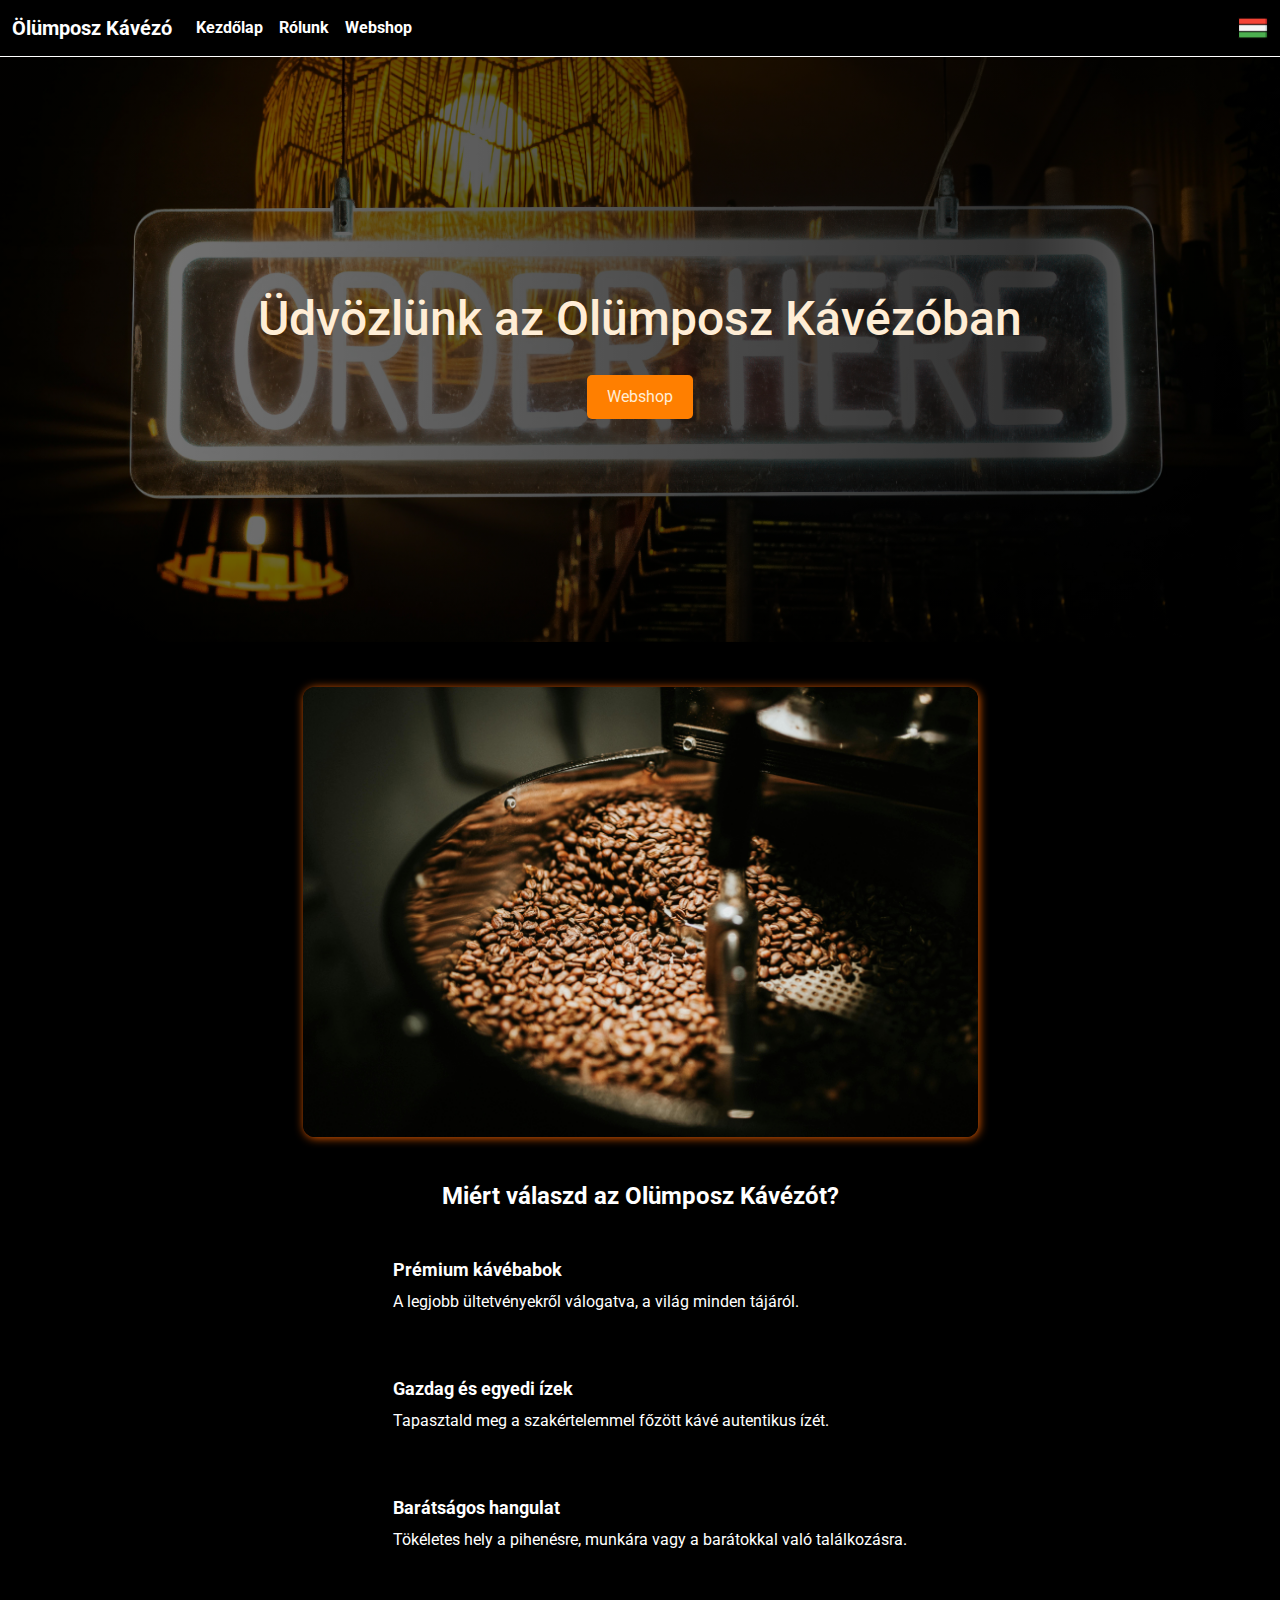
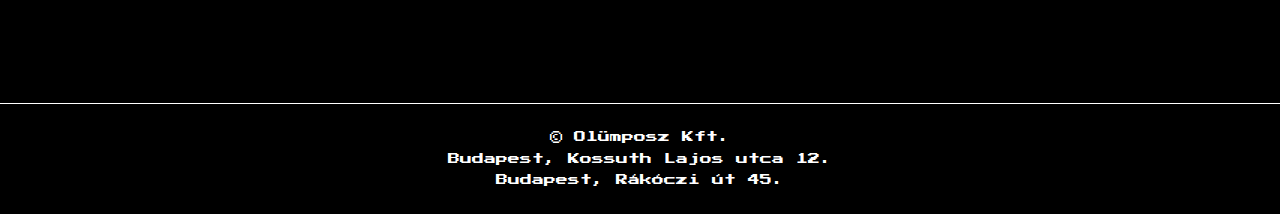
==== index.html @ b30ba05b "nyelv választó" ====
<!DOCTYPE html>
<html lang="en">
<head>
  <meta charset="UTF-8">
  <meta name="viewport" content="width=device-width, initial-scale=1.0">
  <link href="https://cdn.jsdelivr.net/npm/bootstrap@5.3.3/dist/css/bootstrap.min.css" rel="stylesheet" integrity="sha384-QWTKZyjpPEjISv5WaRU9OFeRpok6YctnYmDr5pNlyT2bRjXh0JMhjY6hW+ALEwIH" crossorigin="anonymous">
  <link rel="stylesheet" href="assets/style.css">
  <link href="https://fonts.googleapis.com/css2?family=Press+Start+2P&display=swap" rel="stylesheet">
  <title>Olümposz Kávézó</title>
</head>

<body>
  
  <nav class="navbar navbar-expand-lg navbar-dark bg-black">
    <div class="container-fluid">
      <a class="navbar-brand" href="#" id="navbar_brand_text"></a>
  

      <div class="d-flex">

        <div class="navbar-nav ms-2 d-sm-inline-block d-lg-none">
          <a href="#" onclick="valtas()"><img src="assets/images/hu.png" class="img-fluid" id="zaszlo" style="max-width: 30px;"></a>
        </div>
  
        <button class="navbar-toggler" type="button" data-bs-toggle="collapse" data-bs-target="#navbarNav" aria-controls="navbarNav" aria-expanded="false" aria-label="Toggle navigation">
          <span class="navbar-toggler-icon"></span>
        </button>
      </div>
  
      <div class="collapse navbar-collapse" id="navbarNav">
        <ul class="navbar-nav">
          <li class="nav-item">
            <a class="nav-link active" href="#" id = "navbar_kezdolap_text"></a>
          </li>
          <li class="nav-item">
            <a class="nav-link active" href="./rolunk.html" id = "navbar_rolunk_text"></a>
          </li>
          <li class="nav-item">
            <a class="nav-link active" href="#" id = "navbar_webshop_text"></a>
          </li>
        </ul>
      
        <div class="navbar-nav ms-auto d-none d-lg-inline-block">
          <a href="#" onclick="valtas()"><img src="assets/images/hu.png" class="img-fluid" id="zaszlo_2" style="max-width: 30px;"></a>
        </div>
      </div>
    </div>
  </nav>
  
  
  
  
  
  
  <section class="elso_szekcio">
    <h1 class="elso_szekcio_szoveg" id = "elso_szekcio_szoveg_text"></h1>
    <button class="elso_szekcio_gomb" id = "elso_szekcio_gomb_text"></button>
  </section>

  <section class="masodik_szekcio">
    <div class="masodik_szekcio_container">
      <img src="assets/images/kep2.jpeg" class="masodik_szekcio_kep">
      <div class="text-content">
        <h2 class="h2_masodik_szekcio" id = "h2_masodik_szekcio_text"></h2>
        <ul class="ul_masodik_szekcio">
          <li class="li_masodik_szekcio">
            <strong class="strong_masodik_szekcio" id = "strong_masodik_szekcio_text_1"></strong>
            <p class="p_masodik_szekcio" id = "p_masodik_szekcio_text_1"></p>
          </li>
          <li class="li_masodik_szekcio">
            <strong class="strong_masodik_szekcio" id = "strong_masodik_szekcio_text_2"></strong>
            <p class="p_masodik_szekcio" id = "p_masodik_szekcio_text_2"></p>
          </li>
          <li class="li_masodik_szekcio">
            <strong class="strong_masodik_szekcio" id = "strong_masodik_szekcio_text_3"></strong>
            <p class="p_masodik_szekcio" id = "p_masodik_szekcio_text_3"></p>
          </li>
        </ul>
      </div>
    </div>
  </section>

  <section class="harmadik_szekcio">
  </section>

<footer class="footer_szekcio">
    <div class="container">
        <div class="row">
            <div class="col-md-12 text-center">
                <p class="footer-text">© Olümposz Kft.</p>
                <p class="footer-text">Budapest, Kossuth Lajos utca 12.</p>
                <p class="footer-text">Budapest, Rákóczi út 45.</p>
            </div>
        </div>
    </div>
</footer>

</body>
<script src="assets/main.js"></script>  
<script src="https://cdn.jsdelivr.net/npm/bootstrap@5.3.3/dist/js/bootstrap.bundle.min.js" integrity="sha384-YvpcrYf0tY3lHB60NNkmXc5s9fDVZLESaAA55NDzOxhy9GkcIdslK1eN7N6jIeHz" crossorigin="anonymous"></script>
</html>
---- assets/style.css ----
@import url('https://fonts.googleapis.com/css2?family=Roboto:wght@400;700&display=swap');

body {
    background-color: black;
    font-family: 'Roboto', sans-serif;
    margin: 0;
    padding: 0;
}

.navbar {
    font-weight: bold;
    border-bottom: 1px solid rgb(255, 255, 255);
}

.navbar-nav {
    justify-content: center; 
}

.nav-item .nav-link {
    transition: color 0.2s ease;
}

.nav-item .nav-link:hover {
    color: #ff7f00;
}

.elso_szekcio {
    position: relative;
    width: 100%;
    height: 65vh;
    background-image: linear-gradient(to left, rgba(0, 0, 0, 0.5), rgba(0, 0, 0, 0.8) 20%, rgba(0, 0, 0, 0.5)), url('./images/bg2.jpeg');
    background-size: cover;
    background-position: center;
    display: flex;
    flex-direction: column;
    align-items: center;
    justify-content: center;
    padding: 0 20px;
}

.elso_szekcio_szoveg {
    color: rgb(255 237 213);
    text-align: center;
    font-size: 3rem;
    padding: 10px;
}

.elso_szekcio_gomb {
    margin-top: 10px;
    background-color: #ff7f00;
    color: rgb(255 237 213);
    border: none;
    padding: 10px 20px;
    border-radius: 5px;
    cursor: pointer;
    transition: all 0.3s ease;
    font-size: 1rem;
}

.elso_szekcio_gomb:hover {
    background-color: #e65c00;
    transform: scale(1.05);
}

.elso_szekcio_gomb:focus {
    outline: none;
}

.masodik_szekcio {
    margin-top: 45px;
    padding: 0 20px;
}

.masodik_szekcio_container {
    display: flex;
    flex-wrap: wrap;
    gap: 20px;
    align-items: flex-start;
    justify-content: center;
}

.masodik_szekcio_kep {
    max-width: 90%;
    max-height: 450px;
    border-radius: 12px;
    box-shadow: 1px 1px 10px #e65c00;
}

.h2_masodik_szekcio {
    margin: 25px 0 35px 0;
    text-align: center;
    font-weight: bold;
    color: white;
    font-size: 1.5rem;
}

.ul_masodik_szekcio {
    list-style-type: none;
    padding-left: 20px;
    margin: 0;
    color: white;
    font-size: 1rem;
}

.li_masodik_szekcio {
    margin-bottom: 25px;
    padding: 10px;
    border-radius: 8px;
    transition: background-color 0.1s ease, border-color 0.1s ease;
    cursor: pointer;
    user-select: none;
}

.li_masodik_szekcio:hover {
    background-color: #e65c00;
    box-shadow: 0 8px 12px rgba(0, 0, 0, 0.2);
}

.strong_masodik_szekcio {
    margin-bottom: 7px;
    font-size: 18px;
    display: block;
}

.harmadik_szekcio {
    margin-top: 100px;
    padding: 0 20px;
    text-align: center;
}

.footer_szekcio {
    background-color: #000000;
    border-top: 1px solid white;
    padding: 20px 0;
}

.footer-text {
    color: white;
    font-family: 'Press Start 2P', cursive;
    font-size: 12px;
    margin: 5px 0;
    line-height: 1.4;
    text-align: center;
}

.footer_szekcio .container {
    display: flex;
    justify-content: center;
    align-items: center;
}

.footer_szekcio .row {
    width: 100%;
    max-width: 1200px;
}

/* Responsive Breakpoints */
@media (max-width: 768px) {
    .elso_szekcio {
        height: auto;
        padding: 20px;
    }

    .elso_szekcio_szoveg {
        font-size: 2rem;
    }

    .elso_szekcio_gomb {
        font-size: 0.9rem;
        padding: 8px 16px;
    }

    .masodik_szekcio_container {
        flex-direction: column;
        align-items: center;
    }

    .masodik_szekcio_kep {
        max-width: 100%;
        margin-left: 0;
    }

    .h2_masodik_szekcio {
        font-size: 1.25rem;
    }

    .ul_masodik_szekcio {
        font-size: 0.9rem;
    }

    .li_masodik_szekcio {
        font-size: 0.9rem;
    }
}

@media (max-width: 480px) {
    .elso_szekcio_szoveg {
        font-size: 1.5rem;
    }

    .elso_szekcio_gomb {
        font-size: 0.8rem;
        padding: 10px 16px;
    }

    .h2_masodik_szekcio {
        font-size: 1rem;
    }

    .ul_masodik_szekcio {
        font-size: 0.8rem;
    }

    .li_masodik_szekcio {
        font-size: 0.8rem;
    }
}



@media (max-width: 992px) {
    .navbar-nav.ms-2.d-sm-inline-block.d-lg-none {
      display: flex;
      align-items: center;
      margin-right: 10px;
    }
  
    .navbar-toggler {
      margin-left: 10px;
    }
  }
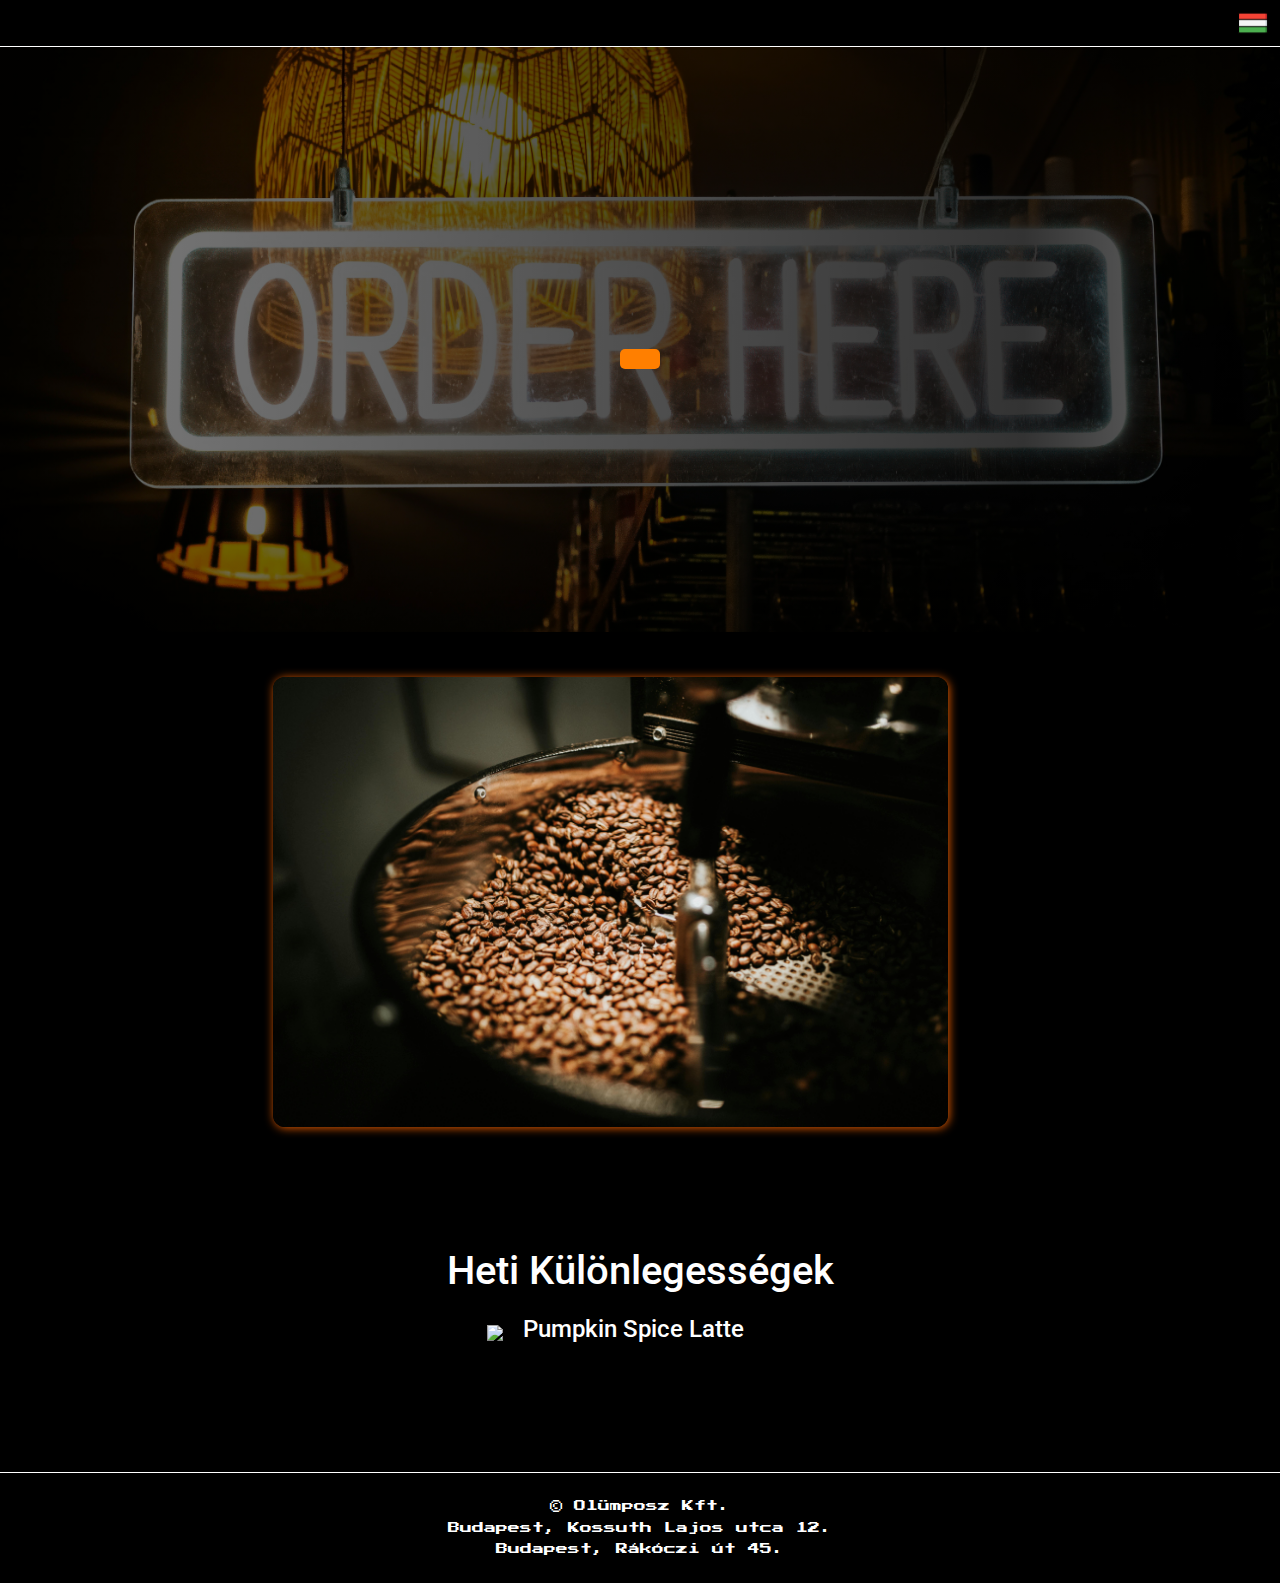
==== commit 42de7e2f: "szélba munkája" ====
--- a/index.html
+++ b/index.html
@@ -36,7 +36,7 @@
             <a class="nav-link active" href="./rolunk.html" id = "navbar_rolunk_text"></a>
           </li>
           <li class="nav-item">
-            <a class="nav-link active" href="#" id = "navbar_webshop_text"></a>
+            <a class="nav-link active" href="./Webshop.html" id = "navbar_webshop_text"></a>
           </li>
         </ul>
       
@@ -81,6 +81,11 @@
   </section>
 
   <section class="harmadik_szekcio">
+    <h1 class="harmadik_szekcio_h1">Heti Különlegességek</h1>
+    <div class="harmadik_szekcio_div">
+      <img class="harmadik_szekcio_img" src="https://mtek3d.com/wp-content/uploads/2018/01/image-placeholder-500x500.jpg">
+      <h3 class="harmadik_szekcio_h3">Pumpkin Spice Latte</h3>
+    </div>
   </section>
 
 <footer class="footer_szekcio">
--- a/assets/style.css
+++ b/assets/style.css
@@ -124,9 +124,44 @@
 
 .harmadik_szekcio {
     margin-top: 100px;
-    padding: 0 20px;
-    text-align: center;
-}
+    margin-bottom: 100px;
+    display: flex;
+    flex-direction: column;
+    align-items: center;
+    text-align: center;
+}
+
+.harmadik_szekcio {
+    text-align: center;
+    padding: 20px;
+  }
+  
+.harmadik_szekcio_h1 {
+    color: white;
+    text-align: center;
+    margin-bottom: 20px;
+  }
+  
+.harmadik_szekcio_div {
+    display: flex;
+    align-items: center;
+    justify-content: center;
+    gap: 20px;
+  }
+  
+.harmadik_szekcio_img {
+    max-width: 80%;
+    margin-left: -50px;
+  }
+  
+.harmadik_szekcio_h3 {
+    color: white;
+    font-size: 1.5rem;
+    text-align: left;
+    max-width: 300px;
+}
+  
+
 
 .footer_szekcio {
     background-color: #000000;
@@ -154,7 +189,21 @@
     max-width: 1200px;
 }
 
-/* Responsive Breakpoints */
+
+
+
+
+
+
+
+
+
+
+
+
+
+
+
 @media (max-width: 768px) {
     .elso_szekcio {
         height: auto;
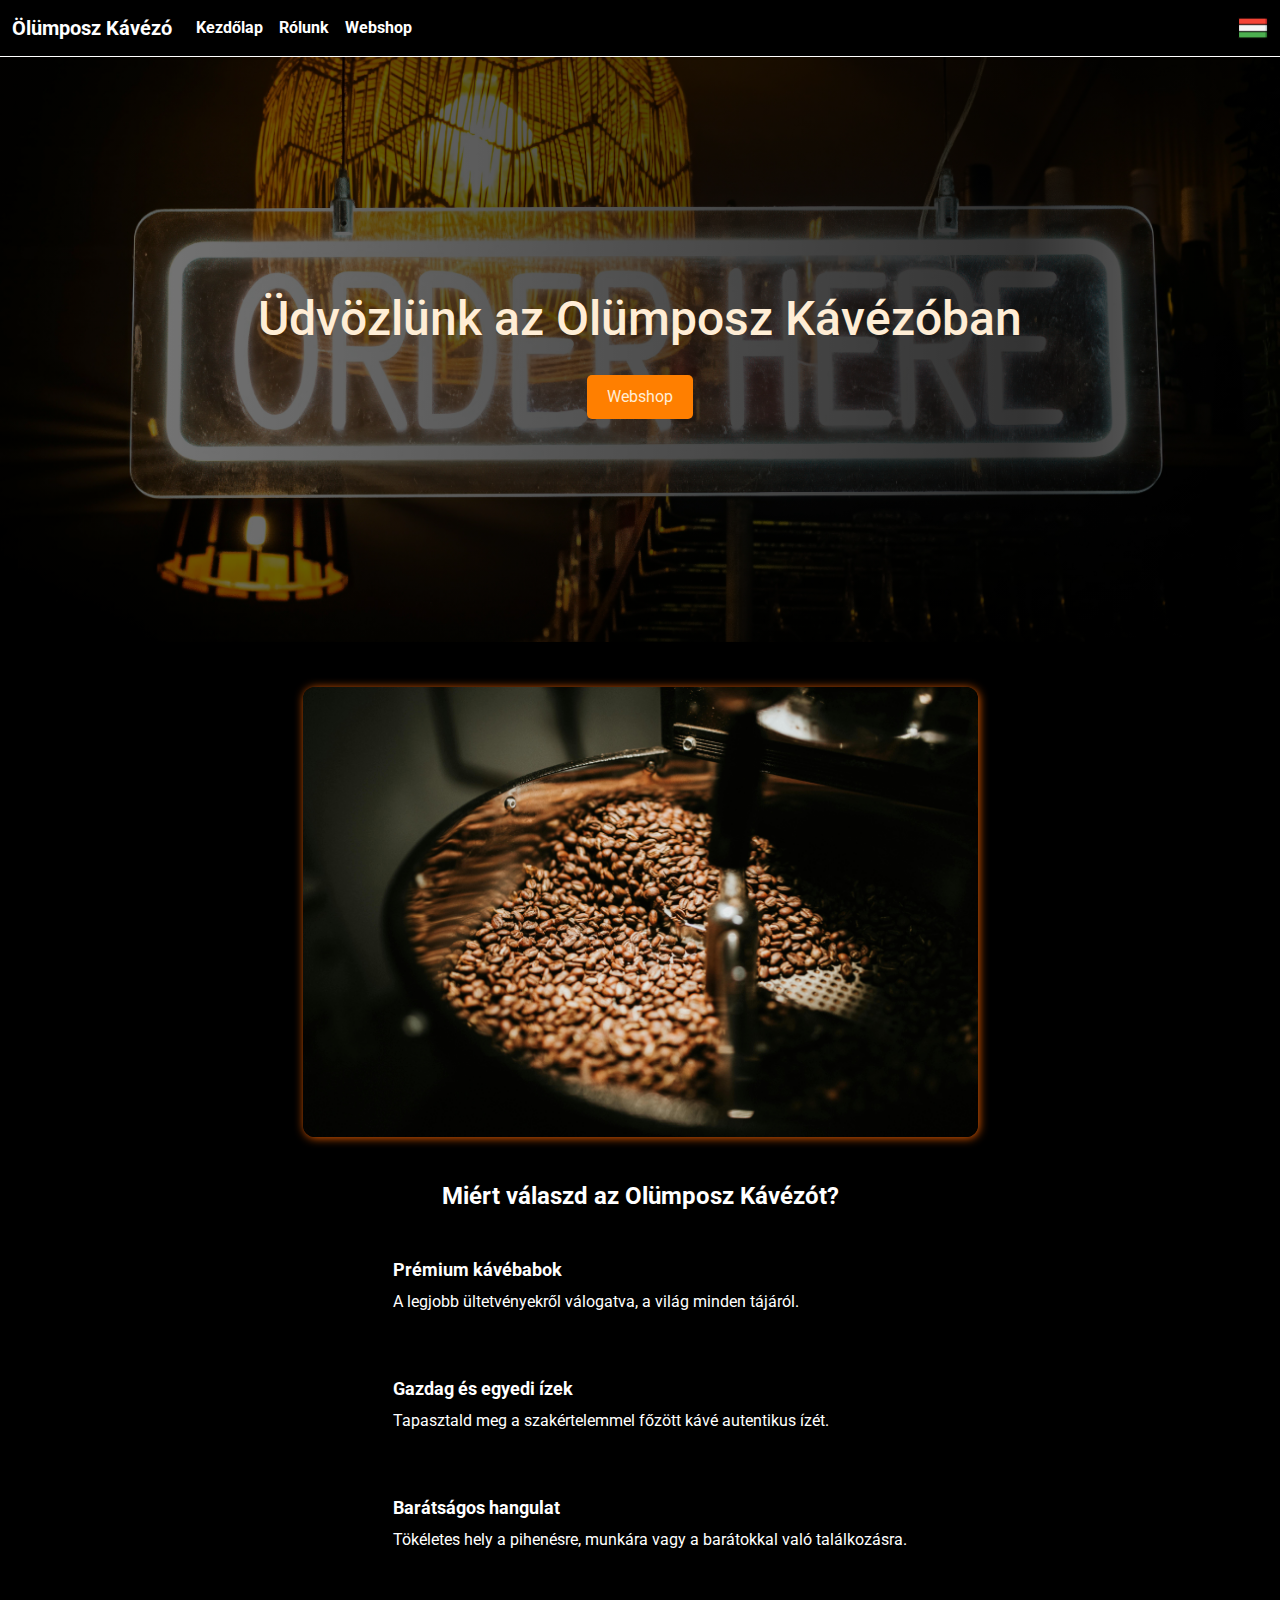
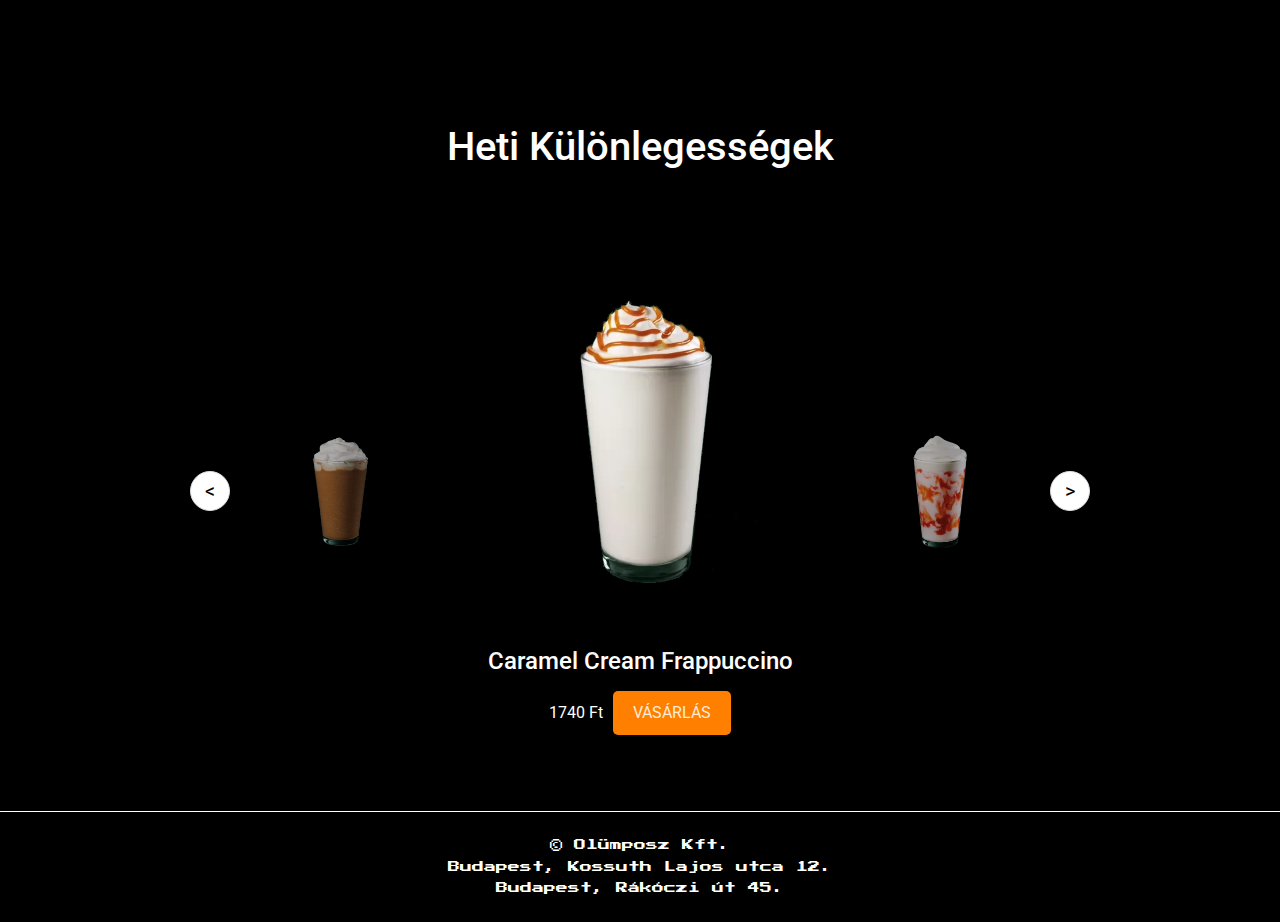
==== commit 6b080d8c: "slider + file rendezés" ====
--- a/index.html
+++ b/index.html
@@ -4,7 +4,7 @@
   <meta charset="UTF-8">
   <meta name="viewport" content="width=device-width, initial-scale=1.0">
   <link href="https://cdn.jsdelivr.net/npm/bootstrap@5.3.3/dist/css/bootstrap.min.css" rel="stylesheet" integrity="sha384-QWTKZyjpPEjISv5WaRU9OFeRpok6YctnYmDr5pNlyT2bRjXh0JMhjY6hW+ALEwIH" crossorigin="anonymous">
-  <link rel="stylesheet" href="assets/style.css">
+  <link rel="stylesheet" href="assets/css/style.css">
   <link href="https://fonts.googleapis.com/css2?family=Press+Start+2P&display=swap" rel="stylesheet">
   <title>Olümposz Kávézó</title>
 </head>
@@ -14,12 +14,9 @@
   <nav class="navbar navbar-expand-lg navbar-dark bg-black">
     <div class="container-fluid">
       <a class="navbar-brand" href="#" id="navbar_brand_text"></a>
-  
-
       <div class="d-flex">
-
         <div class="navbar-nav ms-2 d-sm-inline-block d-lg-none">
-          <a href="#" onclick="valtas()"><img src="assets/images/hu.png" class="img-fluid" id="zaszlo" style="max-width: 30px;"></a>
+          <a href="#" onclick="valtas(); igazitas()"><img src="" class="img-fluid" id="zaszlo" style="max-width: 30px;"></a>
         </div>
   
         <button class="navbar-toggler" type="button" data-bs-toggle="collapse" data-bs-target="#navbarNav" aria-controls="navbarNav" aria-expanded="false" aria-label="Toggle navigation">
@@ -41,7 +38,7 @@
         </ul>
       
         <div class="navbar-nav ms-auto d-none d-lg-inline-block">
-          <a href="#" onclick="valtas()"><img src="assets/images/hu.png" class="img-fluid" id="zaszlo_2" style="max-width: 30px;"></a>
+          <a href="#" onclick="valtas(); igazitas()"><img src="" class="img-fluid" id="zaszlo_2" style="max-width: 30px;"></a>
         </div>
       </div>
     </div>
@@ -59,7 +56,7 @@
 
   <section class="masodik_szekcio">
     <div class="masodik_szekcio_container">
-      <img src="assets/images/kep2.jpeg" class="masodik_szekcio_kep">
+      <img src="assets/images/kezdolap/masodik.jpeg" class="masodik_szekcio_kep">
       <div class="text-content">
         <h2 class="h2_masodik_szekcio" id = "h2_masodik_szekcio_text"></h2>
         <ul class="ul_masodik_szekcio">
@@ -81,10 +78,26 @@
   </section>
 
   <section class="harmadik_szekcio">
-    <h1 class="harmadik_szekcio_h1">Heti Különlegességek</h1>
-    <div class="harmadik_szekcio_div">
-      <img class="harmadik_szekcio_img" src="https://mtek3d.com/wp-content/uploads/2018/01/image-placeholder-500x500.jpg">
-      <h3 class="harmadik_szekcio_h3">Pumpkin Spice Latte</h3>
+    <h1 class="harmadik_szekcio_h1" id = "harmadik_szekcio_h1_text">Heti Különlegességek</h1>
+    <div class="harmadik_szekcio_div_1">
+      <button class="harmadik_szekcio_gomb harmadik_szekcio_elozo" onclick="balra()">&lt;</button>
+      <div class="harmadik_szekcio_div_2">
+        <div class="harmadik_szekcio_div_3 harmadik_szekcio_bal">
+          <img src="" id="bal">
+        </div>
+        <div class="harmadik_szekcio_div_3 harmadik_szekcio_kozep">
+          <img src="" id="kozep">
+          <h4 class="harmadik_szekcio_kozep_h4" id = "heti_termek_nev">Caramel Cream Frappuccino</h4>
+          <div class="harmadik_szekcio_kozep_div">
+            <p class="harmadik_szekcio_kozep_p" id = "heti_termek_ar">1740 Ft</p>
+            <button class="harmadik_szekcio_kozep_gomb" id = "heti_termek_gomb">VÁSÁRLÁS</button>
+          </div>
+        </div>
+        <div class="harmadik_szekcio_div_3 harmadik_szekcio_jobb">
+          <img src="" id="jobb">
+        </div>
+      </div>
+      <button class="harmadik_szekcio_gomb harmadik_szekcio_kovetkezo" onclick="jobbra()">&gt;</button>
     </div>
   </section>
 
@@ -101,6 +114,7 @@
 </footer>
 
 </body>
-<script src="assets/main.js"></script>  
+<script src="assets/javascript/main.js"></script>  
+<script src="assets/javascript/slider.js"></script>  
 <script src="https://cdn.jsdelivr.net/npm/bootstrap@5.3.3/dist/js/bootstrap.bundle.min.js" integrity="sha384-YvpcrYf0tY3lHB60NNkmXc5s9fDVZLESaAA55NDzOxhy9GkcIdslK1eN7N6jIeHz" crossorigin="anonymous"></script>
 </html>
--- a/assets/css/style.css
+++ b/assets/css/style.css
@@ -0,0 +1,513 @@
+@import url('https://fonts.googleapis.com/css2?family=Roboto:wght@400;700&display=swap');
+
+body {
+    background-color: black;
+    font-family: 'Roboto', sans-serif;
+    margin: 0;
+    padding: 0;
+}
+
+.navbar {
+    font-weight: bold;
+    border-bottom: 1px solid rgb(255, 255, 255);
+}
+
+.navbar-nav {
+    justify-content: center; 
+}
+
+.nav-item .nav-link {
+    transition: color 0.2s ease;
+}
+
+.nav-item .nav-link:hover {
+    color: #ff7f00;
+}
+
+.elso_szekcio {
+    position: relative;
+    width: 100%;
+    height: 65vh;
+    background-image: linear-gradient(to left, rgba(0, 0, 0, 0.5), rgba(0, 0, 0, 0.8) 20%, rgba(0, 0, 0, 0.5)), url('../images/kezdolap/banner.jpeg');
+    background-size: cover;
+    background-position: center;
+    display: flex;
+    flex-direction: column;
+    align-items: center;
+    justify-content: center;
+    padding: 0 20px;
+}
+
+.elso_szekcio_szoveg {
+    color: rgb(255 237 213);
+    text-align: center;
+    font-size: 3rem;
+    padding: 10px;
+}
+
+.elso_szekcio_gomb {
+    margin-top: 10px;
+    background-color: #ff7f00;
+    color: rgb(255 237 213);
+    border: none;
+    padding: 10px 20px;
+    border-radius: 5px;
+    cursor: pointer;
+    transition: all 0.3s ease;
+    font-size: 1rem;
+}
+
+.elso_szekcio_gomb:hover {
+    background-color: #e65c00;
+    transform: scale(1.05);
+}
+
+.elso_szekcio_gomb:focus {
+    outline: none;
+}
+
+.masodik_szekcio {
+    margin-top: 45px;
+    padding: 0 20px;
+}
+
+.masodik_szekcio_container {
+    display: flex;
+    flex-wrap: wrap;
+    gap: 20px;
+    align-items: flex-start;
+    justify-content: center;
+}
+
+.masodik_szekcio_kep {
+    max-width: 90%;
+    max-height: 450px;
+    border-radius: 12px;
+    box-shadow: 1px 1px 10px #e65c00;
+}
+
+.h2_masodik_szekcio {
+    margin: 25px 0 35px 0;
+    text-align: center;
+    font-weight: bold;
+    color: white;
+    font-size: 1.5rem;
+}
+
+.ul_masodik_szekcio {
+    list-style-type: none;
+    padding-left: 20px;
+    margin: 0;
+    color: white;
+    font-size: 1rem;
+}
+
+.li_masodik_szekcio {
+    margin-bottom: 25px;
+    padding: 10px;
+    border-radius: 8px;
+    transition: background-color 0.1s ease, border-color 0.1s ease;
+    cursor: pointer;
+    user-select: none;
+}
+
+.li_masodik_szekcio:hover {
+    background-color: #e65c00;
+    box-shadow: 0 8px 12px rgba(0, 0, 0, 0.2);
+}
+
+.strong_masodik_szekcio {
+    margin-bottom: 7px;
+    font-size: 18px;
+    display: block;
+}
+
+
+.harmadik_szekcio {
+    display: flex;
+    flex-direction: column;
+    align-items: center;
+    justify-content: center;
+    text-align: center;
+    height: auto;
+    padding: 20px;
+    margin: 0 auto;
+    margin-top: 100px;
+    max-width: 1200px;
+  }
+  
+.harmadik_szekcio_h1 {
+    color: white;
+    margin-bottom: 20px;
+    font-size: 2.5em;
+  }
+  
+.harmadik_szekcio_div_1 {
+    position: relative;
+    width: 800px;
+    display: flex;
+    align-items: center;
+}
+  
+.harmadik_szekcio_div_2 {
+    display: flex;
+    align-items: center;
+    position: relative;
+    overflow: hidden;
+    width: 100%;
+    height: 600px;
+}
+  
+.harmadik_szekcio_div_3 {
+    flex: 0 0 auto;
+    text-align: center;
+    transition: transform 0.5s ease, opacity 0.5s ease;
+    position: relative;
+}
+  
+.harmadik_szekcio_div_3 img {
+    border-radius: 60px;
+    transition: transform 0.5s ease, opacity 0.5s ease;
+}
+  
+.harmadik_szekcio_kozep img {
+    width: 400px;
+    height: auto;
+    box-shadow: 0px 4px 8px rgba(0, 0, 0, 0.2);
+    transform: scale(1);
+}
+  
+.harmadik_szekcio_bal img,
+.harmadik_szekcio_jobb img {
+    width: 200px;
+    height: auto;
+    opacity: 0.7;
+    transform: scale(0.8);
+}
+  
+.harmadik_szekcio_gomb {
+    background-color: #fff;
+    border: 1px solid #ddd;
+    border-radius: 50%;
+    width: 40px;
+    height: 40px;
+    display: flex;
+    justify-content: center;
+    align-items: center;
+    font-size: 20px;
+    cursor: pointer;
+    box-shadow: 0 2px 5px rgba(0, 0, 0, 0.2);
+    transition: background-color 0.3s ease;
+    position: absolute;
+    z-index: 10;
+}
+  
+.harmadik_szekcio_kozep_h4{
+    color:white
+}
+  
+.harmadik_szekcio_elozo {
+    left: -50px;
+}
+  
+.harmadik_szekcio_kovetkezo {
+    right: -50px;
+}
+
+
+.harmadik_szekcio_kozep_div {
+    display: flex;
+    justify-content: center;
+    align-items: center;
+    gap: 10px;
+    margin-top: 15px;
+  }
+  
+.harmadik_szekcio_kozep_p {
+    margin: 0;
+    color: white;
+}
+  
+.harmadik_szekcio_kozep_gomb {
+    padding: 10px 20px;
+    background-color: #4CAF50;
+    color: white;
+    border: none;
+    cursor: pointer;
+    font-size: 1em;
+}
+
+.harmadik_szekcio_kozep_gomb {
+    background-color: #ff7f00;
+    color: rgb(255 237 213);
+    border: none;
+    padding: 10px 20px;
+    border-radius: 5px;
+    cursor: pointer;
+    transition: all 0.3s ease;
+    font-size: 1rem;
+}
+
+.harmadik_szekcio_kozep_gomb:hover {
+    background-color: #e65c00;
+    transform: scale(1.05);
+}
+
+.harmadik_szekcio_kozep_gomb:focus {
+    outline: none;
+}
+
+
+
+.footer_szekcio {
+    background-color: #000000;
+    border-top: 1px solid white;
+    padding: 20px 0;
+}
+
+.footer-text {
+    color: white;
+    font-family: 'Press Start 2P', cursive;
+    font-size: 12px;
+    margin: 5px 0;
+    line-height: 1.4;
+    text-align: center;
+}
+
+.footer_szekcio .container {
+    display: flex;
+    justify-content: center;
+    align-items: center;
+}
+
+.footer_szekcio .row {
+    width: 100%;
+    max-width: 1200px;
+}
+
+
+
+
+
+
+@media screen and (max-width: 1000px) {
+    .harmadik_szekcio_bal img,
+    .harmadik_szekcio_jobb img {
+        display: none;
+    }
+    .harmadik_szekcio_elozo {
+        left: 5%;
+    }
+    .harmadik_szekcio_kovetkezo {
+        right: 5%;
+    }
+    .harmadik_szekcio_kozep img {
+        width: 300px;
+    }
+    .harmadik_szekcio {
+        display: flex;
+        flex-direction: column;
+        align-items: center;
+        justify-content: center;
+        text-align: center;
+        height: auto;
+        padding: 20px;
+        margin: 0 auto;
+        max-width: 1200px;
+        margin-top: 50px;
+    }
+    
+    .harmadik_szekcio_h1 {
+        color: white;
+        margin-bottom: 20px;
+        font-size: 2.5em;
+    }
+    
+    .harmadik_szekcio_div_1 {
+        position: relative;
+        width: 100%;
+        max-width: 1000px;
+        display: flex;
+        align-items: center;
+        justify-content: center;
+    }
+    
+    .harmadik_szekcio_div_2 {
+        display: flex;
+        align-items: center;
+        justify-content: space-between;
+        position: relative;
+        width: 100%;
+        height: auto;
+        gap: 20px;
+    }
+    
+    .harmadik_szekcio_div_3 {
+        flex: 0 0 auto;
+        text-align: center;
+        transition: transform 0.5s ease, opacity 0.5s ease;
+        position: relative;
+    }
+    
+    .harmadik_szekcio_div_3 img {
+        border-radius: 60px;
+        transition: transform 0.5s ease, opacity 0.5s ease;
+    }
+    
+    .harmadik_szekcio_kozep img {
+        width: 300px;
+        height: auto;
+        box-shadow: 0px 4px 8px rgba(0, 0, 0, 0.2);
+    }
+    
+    .harmadik_szekcio_bal img,
+    .harmadik_szekcio_jobb img {
+        width: 200px;
+        height: auto;
+        opacity: 0.7;
+        transform: scale(0.8);
+    }
+    
+    .harmadik_szekcio_gomb {
+        background-color: #fff;
+        border: 1px solid #ddd;
+        border-radius: 50%;
+        width: 40px;
+        height: 40px;
+        display: flex;
+        justify-content: center;
+        align-items: center;
+        font-size: 20px;
+        cursor: pointer;
+        box-shadow: 0 2px 5px rgba(0, 0, 0, 0.2);
+        transition: background-color 0.3s ease;
+        position: absolute;
+        z-index: 10;
+    }
+    
+    .harmadik_szekcio_kozep_h4 {
+        color: white;
+    }
+    
+    .harmadik_szekcio_elozo {
+        position: absolute;
+        left: 5%;
+        transform: translateY(-50%);
+    }
+    
+    .harmadik_szekcio_kovetkezo {
+        position: absolute;
+        right: 5%;
+        transform: translateY(-50%);
+    }
+    
+    .harmadik_szekcio_kozep_div {
+        display: flex;
+        justify-content: center;
+        align-items: center;
+        gap: 10px;
+        margin-top: 15px;
+    }
+    
+    .harmadik_szekcio_kozep_p {
+        margin: 0;
+        color: white;
+    }
+    
+    .harmadik_szekcio_kozep_gomb {
+        padding: 10px 20px;
+        background-color: #ff7f00;
+        color: rgb(255, 237, 213);
+        border: none;
+        border-radius: 5px;
+        cursor: pointer;
+        transition: all 0.3s ease;
+        font-size: 1rem;
+    }
+    
+    .harmadik_szekcio_kozep_gomb:hover {
+        background-color: #e65c00;
+        transform: scale(1.05);
+    }
+    
+    .harmadik_szekcio_kozep_gomb:focus {
+        outline: none;
+    }
+
+}
+
+@media (max-width: 768px) {
+    .elso_szekcio {
+        height: auto;
+        padding: 20px;
+    }
+
+    .elso_szekcio_szoveg {
+        font-size: 2rem;
+    }
+
+    .elso_szekcio_gomb {
+        font-size: 0.9rem;
+        padding: 8px 16px;
+    }
+
+    .masodik_szekcio_container {
+        flex-direction: column;
+        align-items: center;
+    }
+
+    .masodik_szekcio_kep {
+        max-width: 100%;
+        margin-left: 0;
+    }
+
+    .h2_masodik_szekcio {
+        font-size: 1.25rem;
+    }
+
+    .ul_masodik_szekcio {
+        font-size: 0.9rem;
+    }
+
+    .li_masodik_szekcio {
+        font-size: 0.9rem;
+    }
+}
+
+@media (max-width: 480px) {
+    .elso_szekcio_szoveg {
+        font-size: 1.5rem;
+    }
+
+    .elso_szekcio_gomb {
+        font-size: 0.8rem;
+        padding: 10px 16px;
+    }
+
+    .h2_masodik_szekcio {
+        font-size: 1rem;
+    }
+
+    .ul_masodik_szekcio {
+        font-size: 0.8rem;
+    }
+
+    .li_masodik_szekcio {
+        font-size: 0.8rem;
+    }
+}
+
+
+
+@media (max-width: 992px) {
+    .navbar-nav.ms-2.d-sm-inline-block.d-lg-none {
+      display: flex;
+      align-items: center;
+      margin-right: 10px;
+    }
+  
+    .navbar-toggler {
+      margin-left: 10px;
+    }
+  }
+  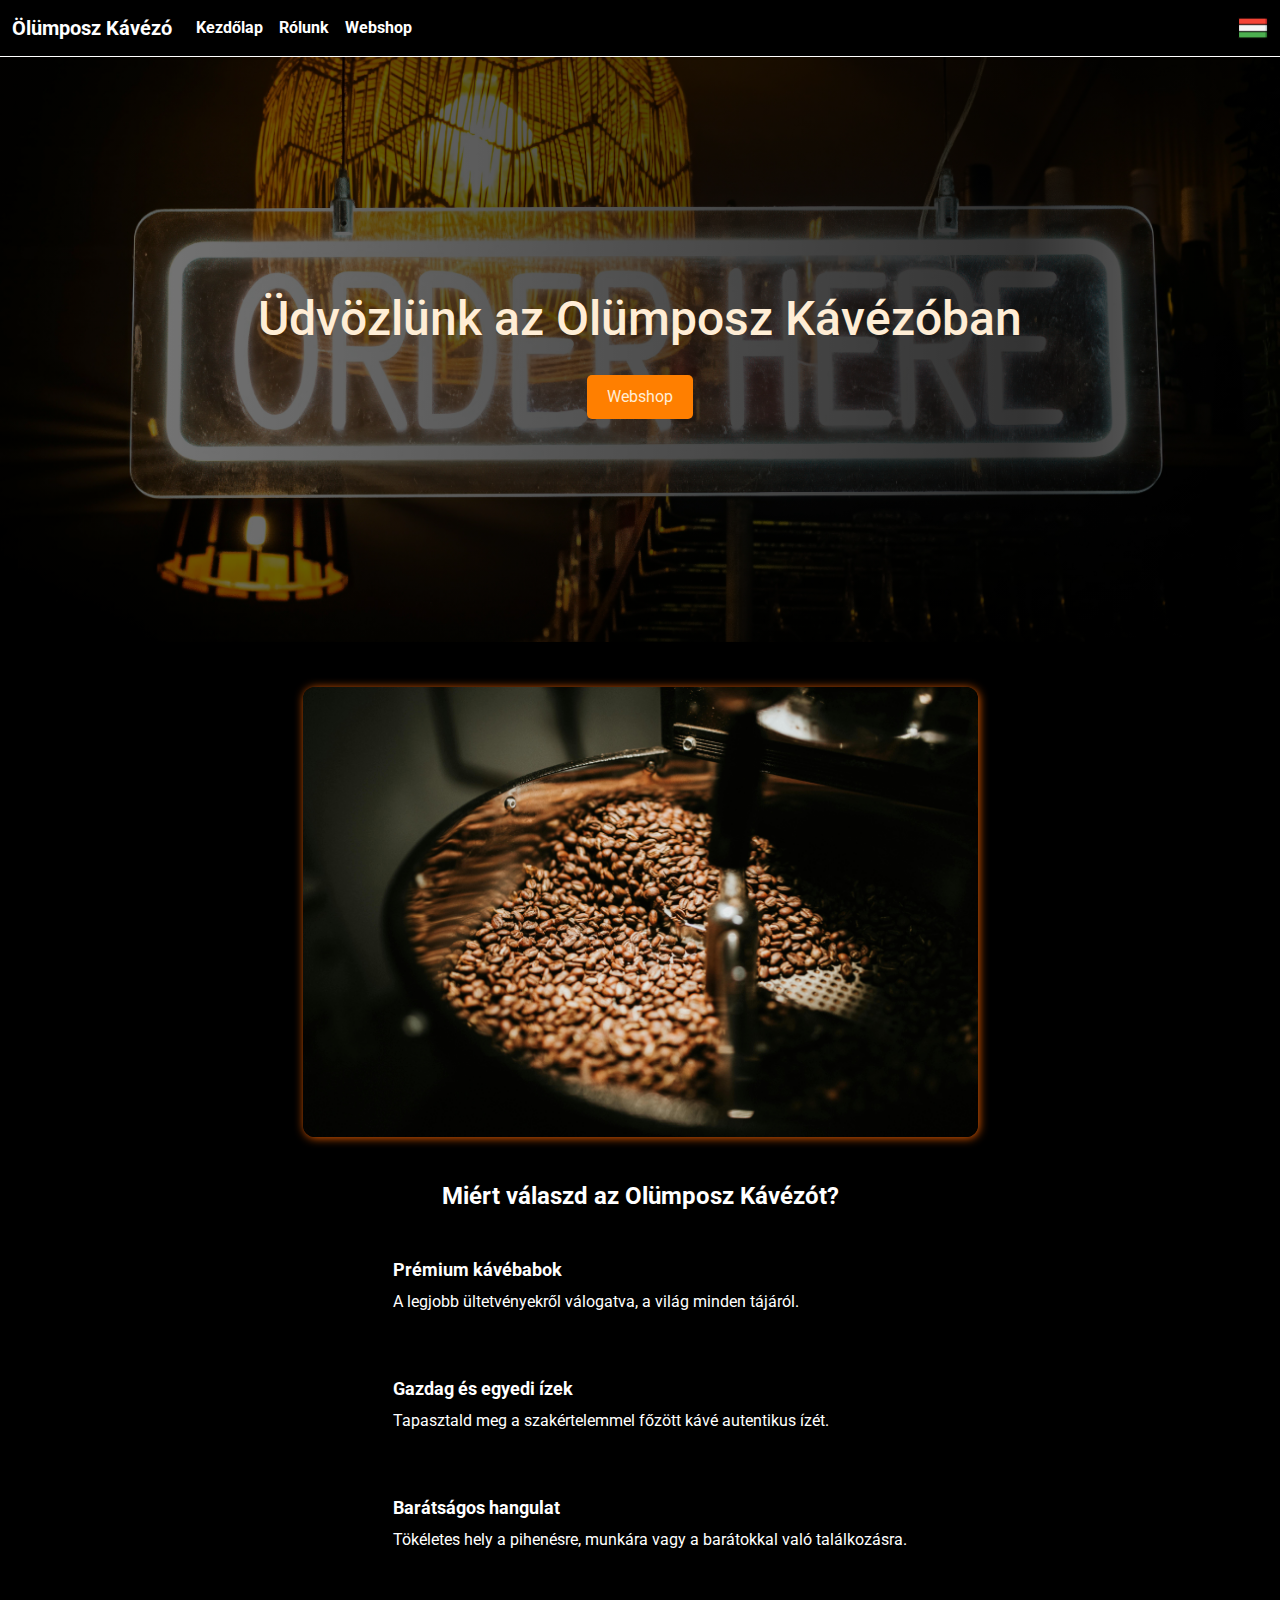
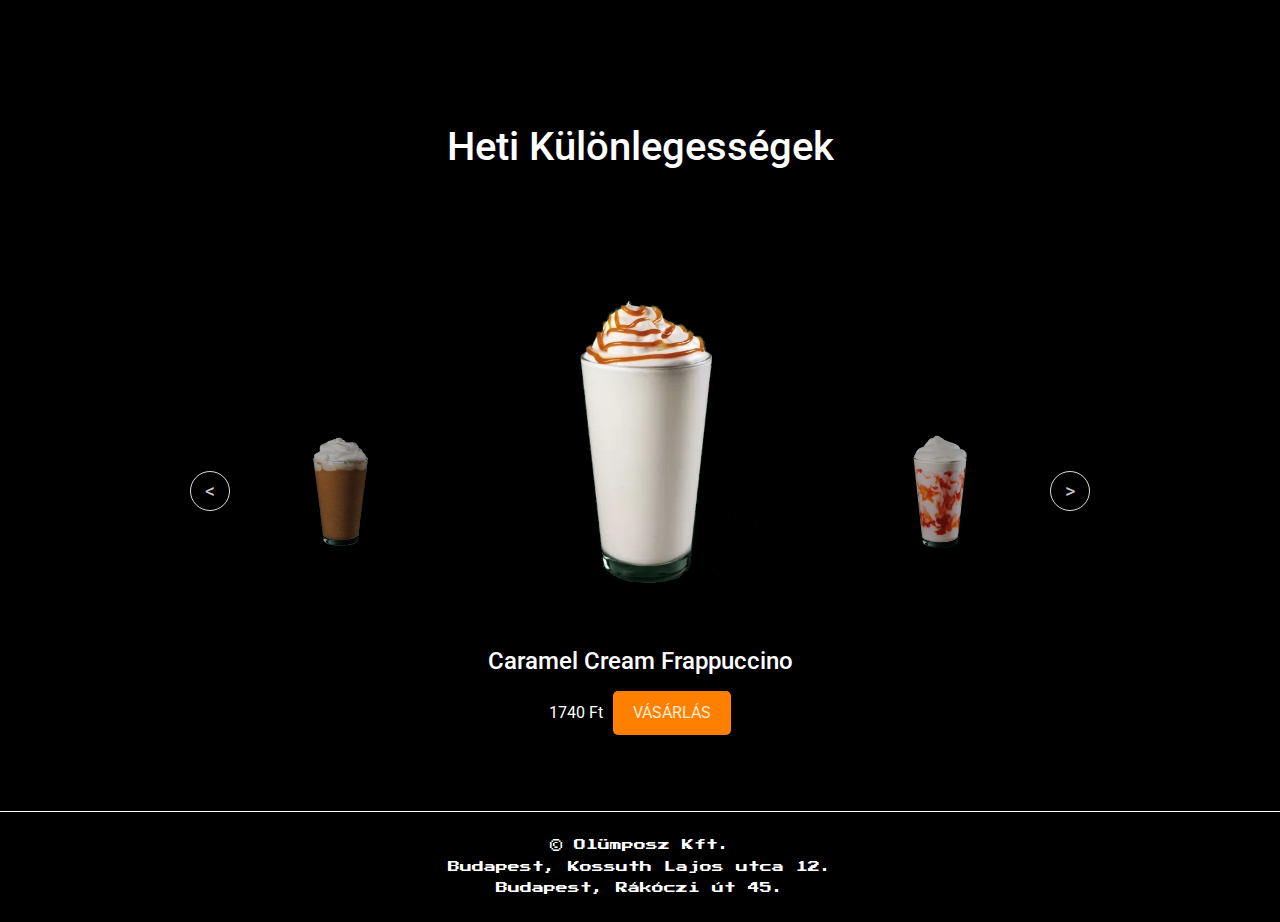
==== commit 4a724034: "slider v2" ====
--- a/index.html
+++ b/index.html
@@ -78,7 +78,7 @@
   </section>
 
   <section class="harmadik_szekcio">
-    <h1 class="harmadik_szekcio_h1" id = "harmadik_szekcio_h1_text">Heti Különlegességek</h1>
+    <h1 class="harmadik_szekcio_h1" id = "harmadik_szekcio_h1_text"></h1>
     <div class="harmadik_szekcio_div_1">
       <button class="harmadik_szekcio_gomb harmadik_szekcio_elozo" onclick="balra()">&lt;</button>
       <div class="harmadik_szekcio_div_2">
@@ -87,10 +87,10 @@
         </div>
         <div class="harmadik_szekcio_div_3 harmadik_szekcio_kozep">
           <img src="" id="kozep">
-          <h4 class="harmadik_szekcio_kozep_h4" id = "heti_termek_nev">Caramel Cream Frappuccino</h4>
+          <h4 class="harmadik_szekcio_kozep_h4" id = "heti_termek_nev"></h4>
           <div class="harmadik_szekcio_kozep_div">
-            <p class="harmadik_szekcio_kozep_p" id = "heti_termek_ar">1740 Ft</p>
-            <button class="harmadik_szekcio_kozep_gomb" id = "heti_termek_gomb">VÁSÁRLÁS</button>
+            <p class="harmadik_szekcio_kozep_p" id = "heti_termek_ar"></p>
+            <button class="harmadik_szekcio_kozep_gomb" id = "heti_termek_gomb"></button>
           </div>
         </div>
         <div class="harmadik_szekcio_div_3 harmadik_szekcio_jobb">
--- a/assets/css/style.css
+++ b/assets/css/style.css
@@ -140,7 +140,7 @@
     color: white;
     margin-bottom: 20px;
     font-size: 2.5em;
-  }
+}
   
 .harmadik_szekcio_div_1 {
     position: relative;
@@ -186,7 +186,8 @@
 }
   
 .harmadik_szekcio_gomb {
-    background-color: #fff;
+    background-color: #000;
+    color: #ccc;
     border: 1px solid #ddd;
     border-radius: 50%;
     width: 40px;
@@ -197,9 +198,14 @@
     font-size: 20px;
     cursor: pointer;
     box-shadow: 0 2px 5px rgba(0, 0, 0, 0.2);
-    transition: background-color 0.3s ease;
+    transition: background-color 0.3s ease, color 0.3s ease;
     position: absolute;
     z-index: 10;
+}
+
+.harmadik_szekcio_gomb:hover {
+    background-color: #fff;
+    color: #000;
 }
   
 .harmadik_szekcio_kozep_h4{
@@ -369,7 +375,8 @@
     }
     
     .harmadik_szekcio_gomb {
-        background-color: #fff;
+        background-color: #000;
+        color: #ccc;
         border: 1px solid #ddd;
         border-radius: 50%;
         width: 40px;
@@ -380,9 +387,14 @@
         font-size: 20px;
         cursor: pointer;
         box-shadow: 0 2px 5px rgba(0, 0, 0, 0.2);
-        transition: background-color 0.3s ease;
+        transition: background-color 0.3s ease, color 0.3s ease;
         position: absolute;
         z-index: 10;
+    }
+    
+    .harmadik_szekcio_gomb:hover {
+        background-color: #fff;
+        color: #000;
     }
     
     .harmadik_szekcio_kozep_h4 {
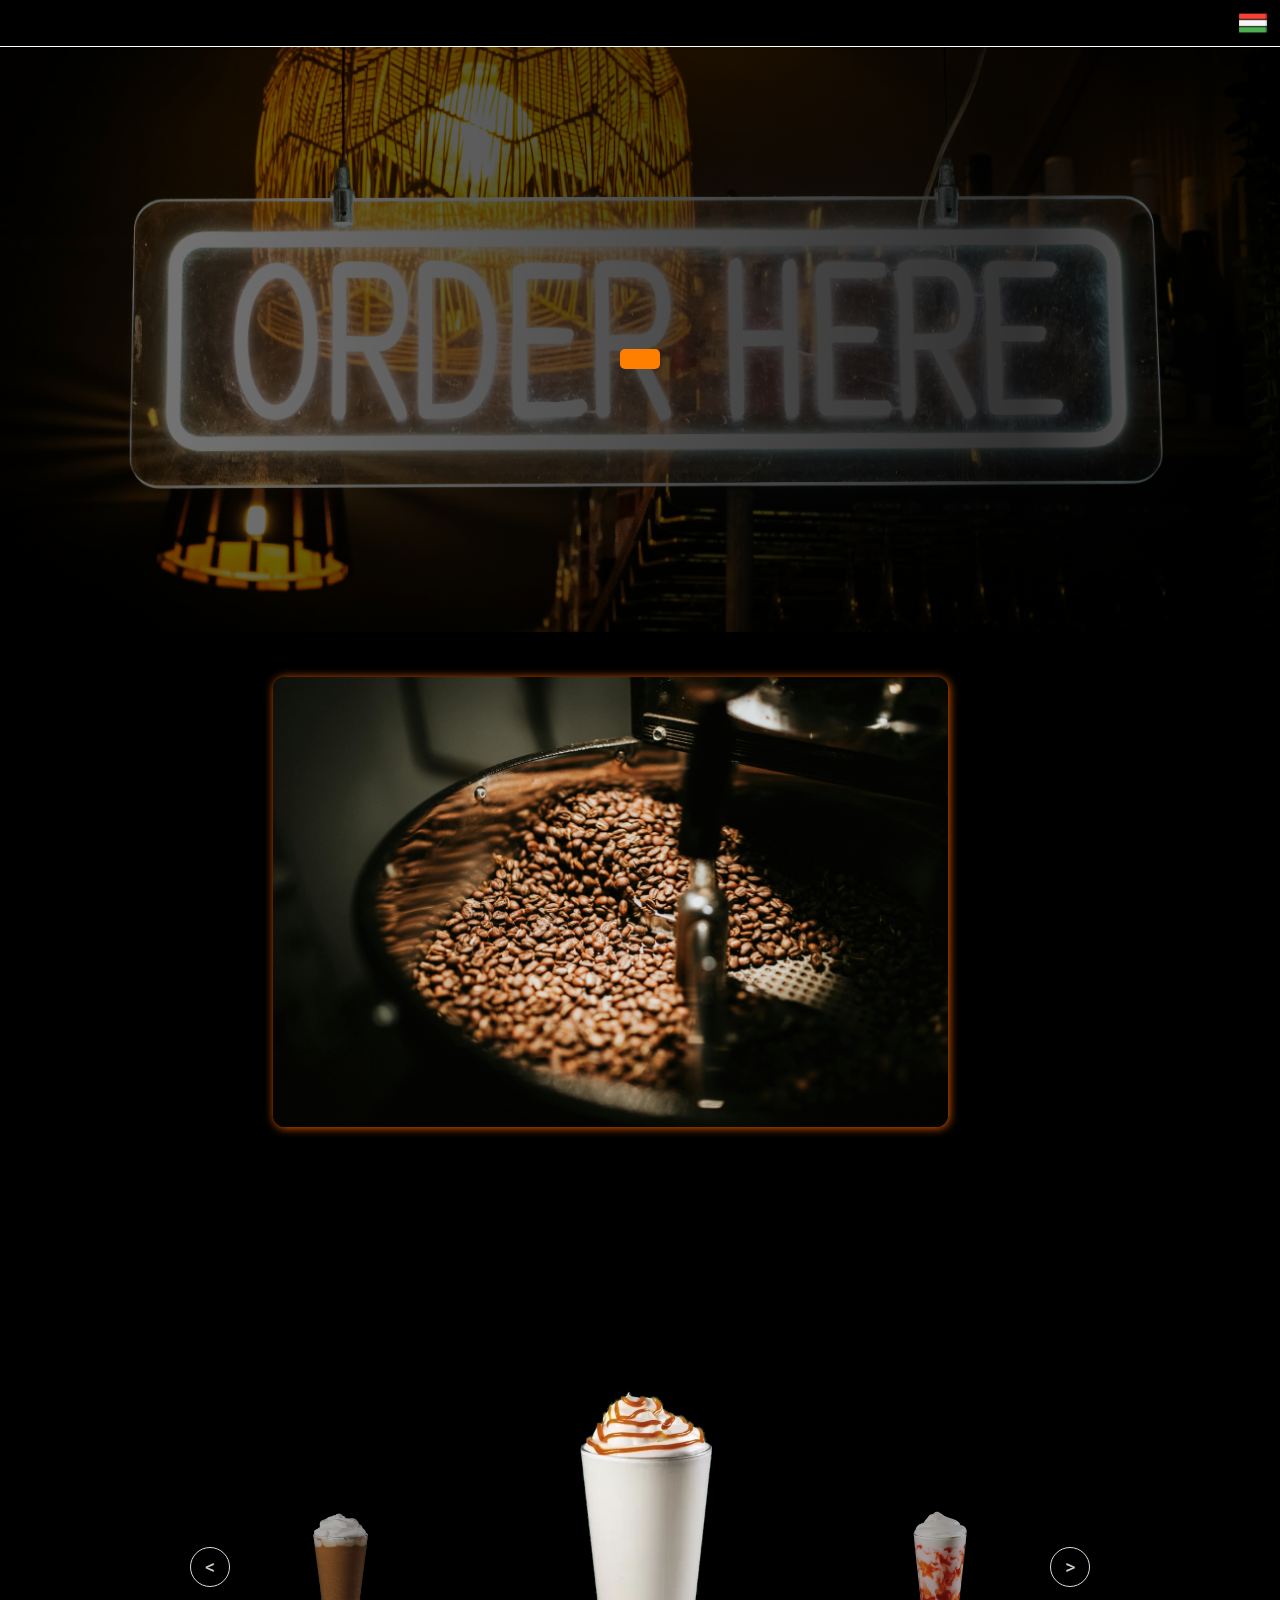
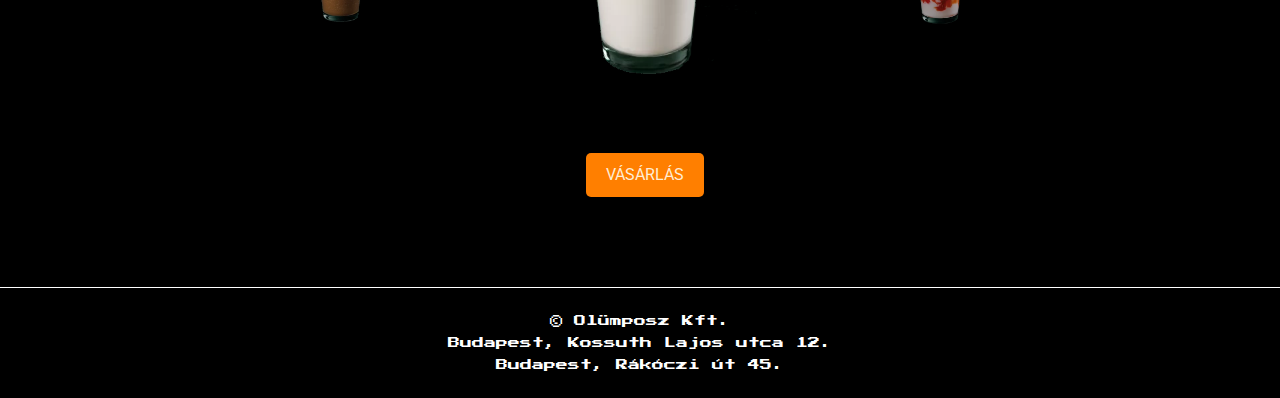
==== commit 1aa0be47: "vegso" ====
--- a/index.html
+++ b/index.html
@@ -16,9 +16,9 @@
       <a class="navbar-brand" href="#" id="navbar_brand_text"></a>
       <div class="d-flex">
         <div class="navbar-nav ms-2 d-sm-inline-block d-lg-none">
-          <a href="#" onclick="valtas(); igazitas()"><img src="" class="img-fluid" id="zaszlo" style="max-width: 30px;"></a>
+          <a href="#" onclick="valtas_kezdolap(); igazitas()"><img src="" class="img-fluid" id="zaszlo" style="max-width: 30px;"></a>
         </div>
-  
+
         <button class="navbar-toggler" type="button" data-bs-toggle="collapse" data-bs-target="#navbarNav" aria-controls="navbarNav" aria-expanded="false" aria-label="Toggle navigation">
           <span class="navbar-toggler-icon"></span>
         </button>
@@ -27,7 +27,7 @@
       <div class="collapse navbar-collapse" id="navbarNav">
         <ul class="navbar-nav">
           <li class="nav-item">
-            <a class="nav-link active" href="#" id = "navbar_kezdolap_text"></a>
+            <a class="nav-link active" href="./index.html" id = "navbar_kezdolap_text"></a>
           </li>
           <li class="nav-item">
             <a class="nav-link active" href="./rolunk.html" id = "navbar_rolunk_text"></a>
@@ -38,7 +38,7 @@
         </ul>
       
         <div class="navbar-nav ms-auto d-none d-lg-inline-block">
-          <a href="#" onclick="valtas(); igazitas()"><img src="" class="img-fluid" id="zaszlo_2" style="max-width: 30px;"></a>
+          <a href="#" onclick="valtas_kezdolap(); igazitas()"><img src="" class="img-fluid" id="zaszlo_2" style="max-width: 30px;"></a>
         </div>
       </div>
     </div>
@@ -51,7 +51,7 @@
   
   <section class="elso_szekcio">
     <h1 class="elso_szekcio_szoveg" id = "elso_szekcio_szoveg_text"></h1>
-    <button class="elso_szekcio_gomb" id = "elso_szekcio_gomb_text"></button>
+    <button class="elso_szekcio_gomb"id="elso_szekcio_gomb_text" onclick="window.location.href='./webshop.html';"></button>
   </section>
 
   <section class="masodik_szekcio">
@@ -114,7 +114,7 @@
 </footer>
 
 </body>
-<script src="assets/javascript/main.js"></script>  
-<script src="assets/javascript/slider.js"></script>  
+<script src="assets/javascript/main.js"></script>
+<script src="assets/javascript/slider.js"></script>
 <script src="https://cdn.jsdelivr.net/npm/bootstrap@5.3.3/dist/js/bootstrap.bundle.min.js" integrity="sha384-YvpcrYf0tY3lHB60NNkmXc5s9fDVZLESaAA55NDzOxhy9GkcIdslK1eN7N6jIeHz" crossorigin="anonymous"></script>
 </html>
--- a/assets/css/style.css
+++ b/assets/css/style.css
@@ -507,6 +507,7 @@
     .li_masodik_szekcio {
         font-size: 0.8rem;
     }
+    
 }
 
 
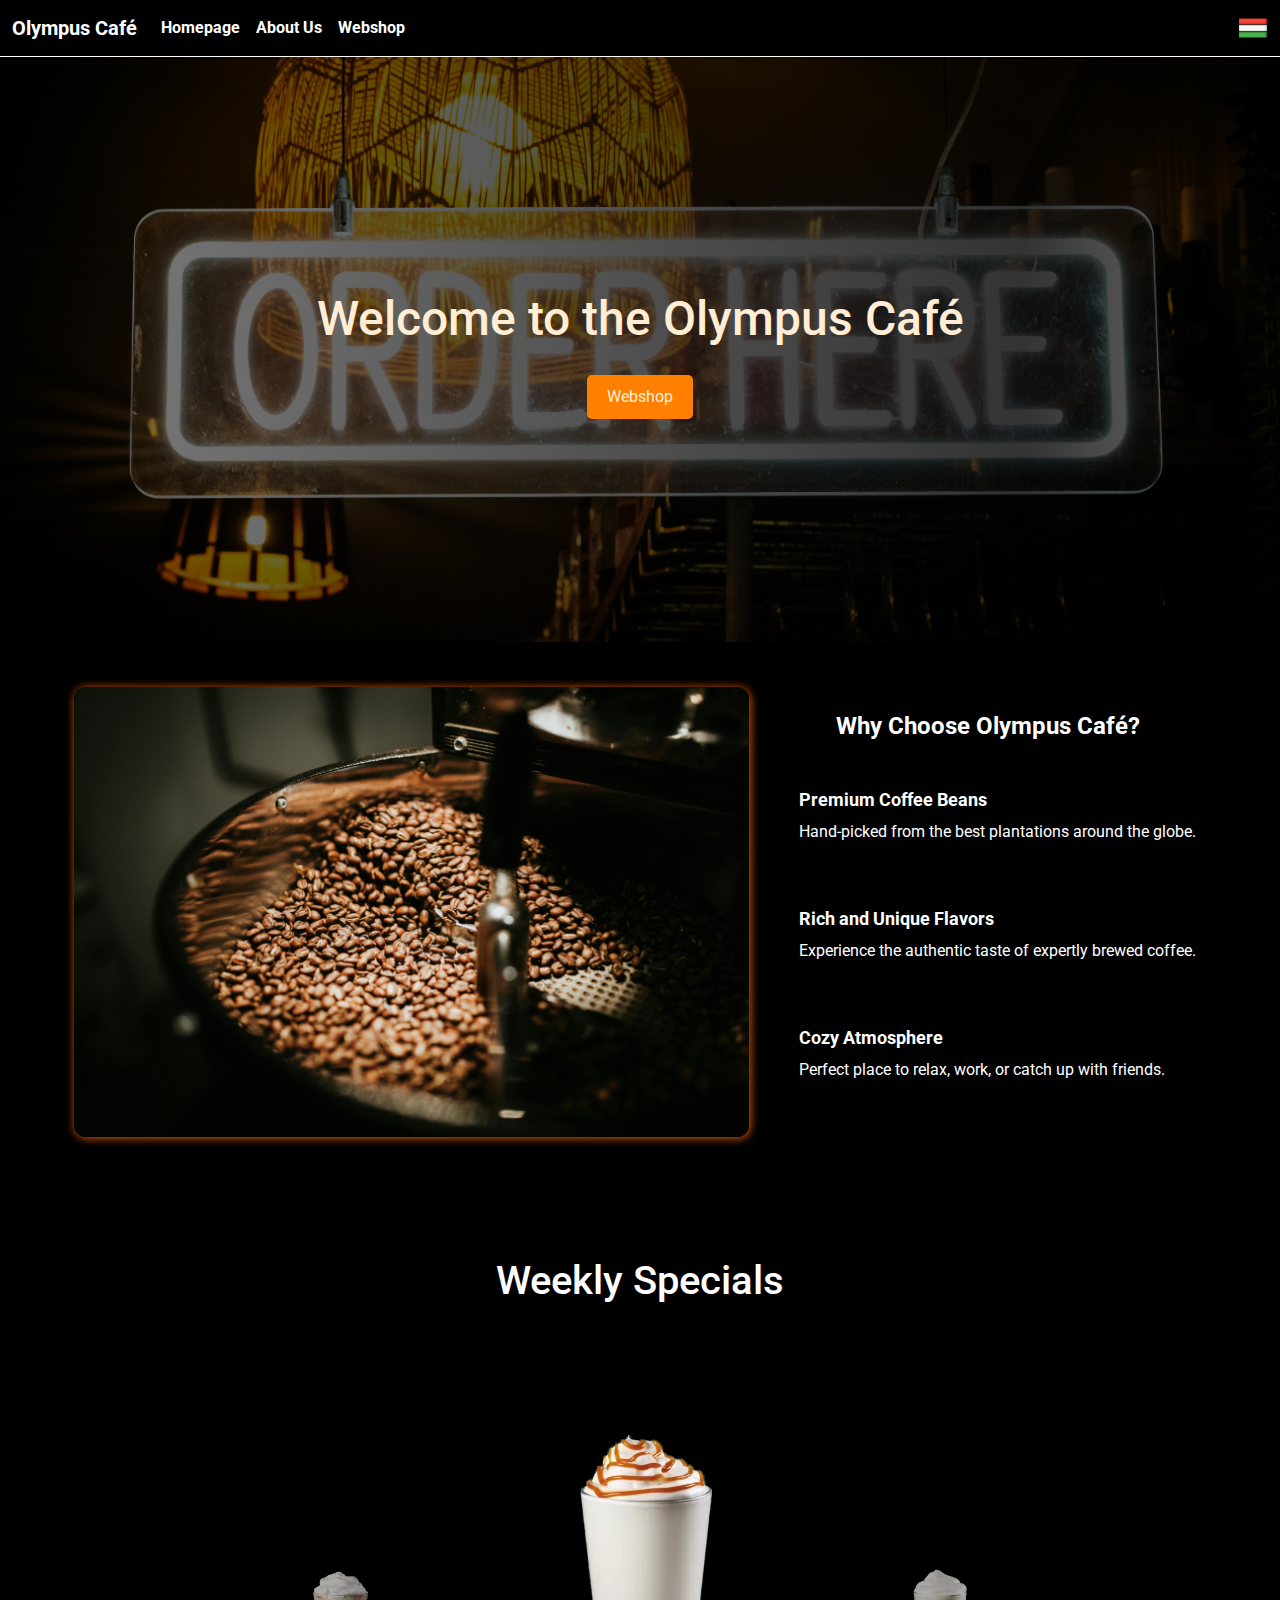
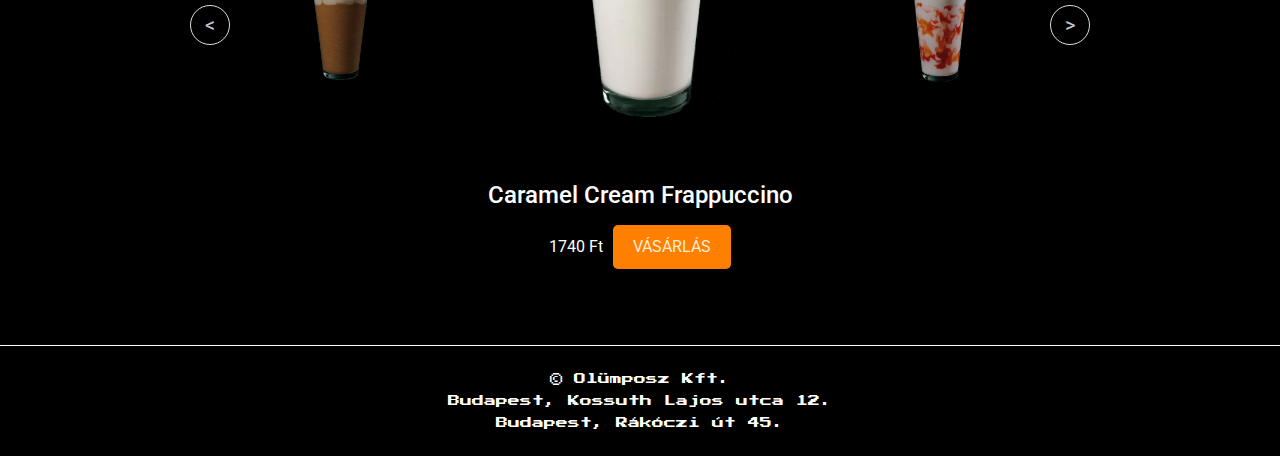
==== commit 4ff86987: "végső" ====
--- a/index.html
+++ b/index.html
@@ -90,7 +90,7 @@
           <h4 class="harmadik_szekcio_kozep_h4" id = "heti_termek_nev"></h4>
           <div class="harmadik_szekcio_kozep_div">
             <p class="harmadik_szekcio_kozep_p" id = "heti_termek_ar"></p>
-            <button class="harmadik_szekcio_kozep_gomb" id = "heti_termek_gomb"></button>
+            <button class="harmadik_szekcio_kozep_gomb" id = "heti_termek_gomb" onclick="window.location.href='./webshop.html';"></button>
           </div>
         </div>
         <div class="harmadik_szekcio_div_3 harmadik_szekcio_jobb">
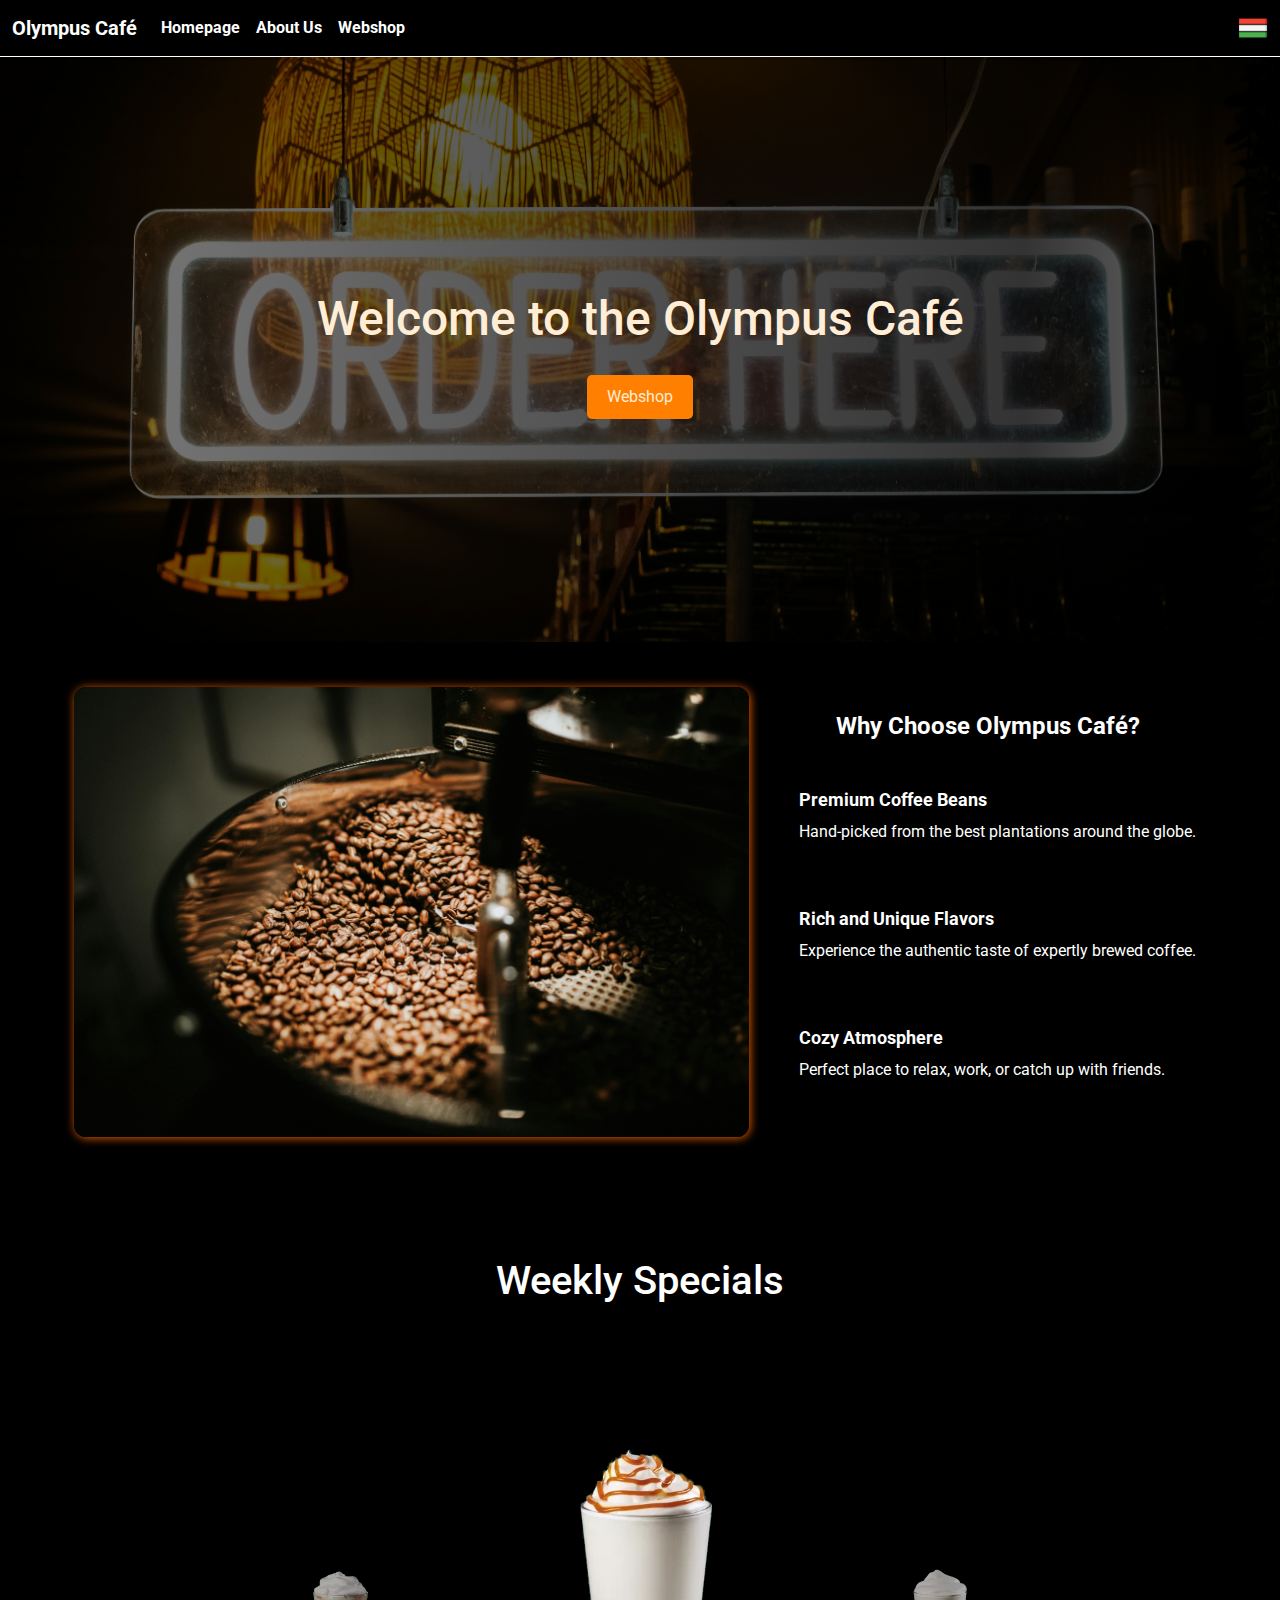
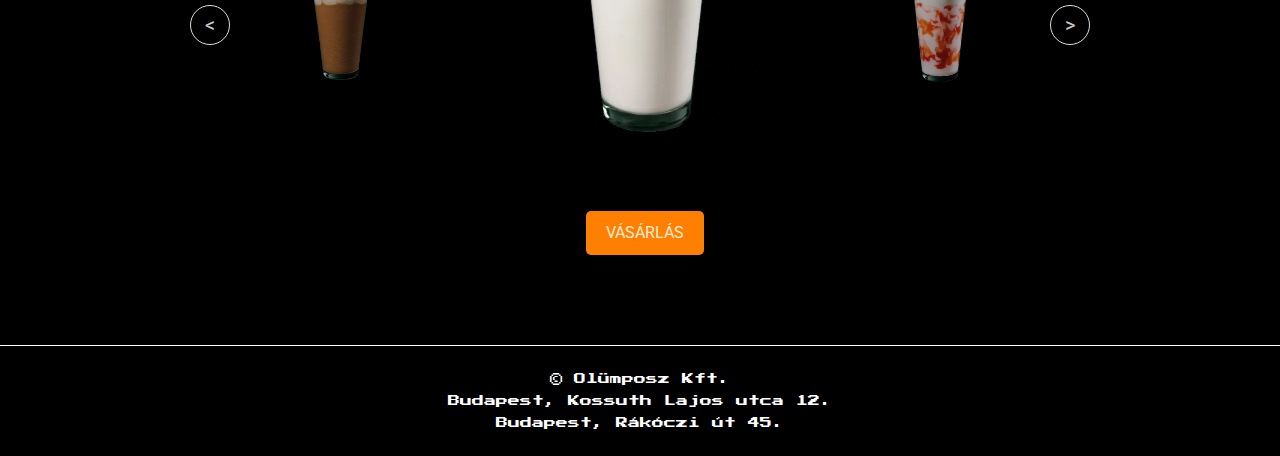
==== commit 463ccb21: "végső v2" ====
--- a/index.html
+++ b/index.html
@@ -6,6 +6,7 @@
   <link href="https://cdn.jsdelivr.net/npm/bootstrap@5.3.3/dist/css/bootstrap.min.css" rel="stylesheet" integrity="sha384-QWTKZyjpPEjISv5WaRU9OFeRpok6YctnYmDr5pNlyT2bRjXh0JMhjY6hW+ALEwIH" crossorigin="anonymous">
   <link rel="stylesheet" href="assets/css/style.css">
   <link href="https://fonts.googleapis.com/css2?family=Press+Start+2P&display=swap" rel="stylesheet">
+  <link rel="icon" type="image/x-icon" href="/assets/images/egyeb/coffee.png">
   <title>Olümposz Kávézó</title>
 </head>
 
